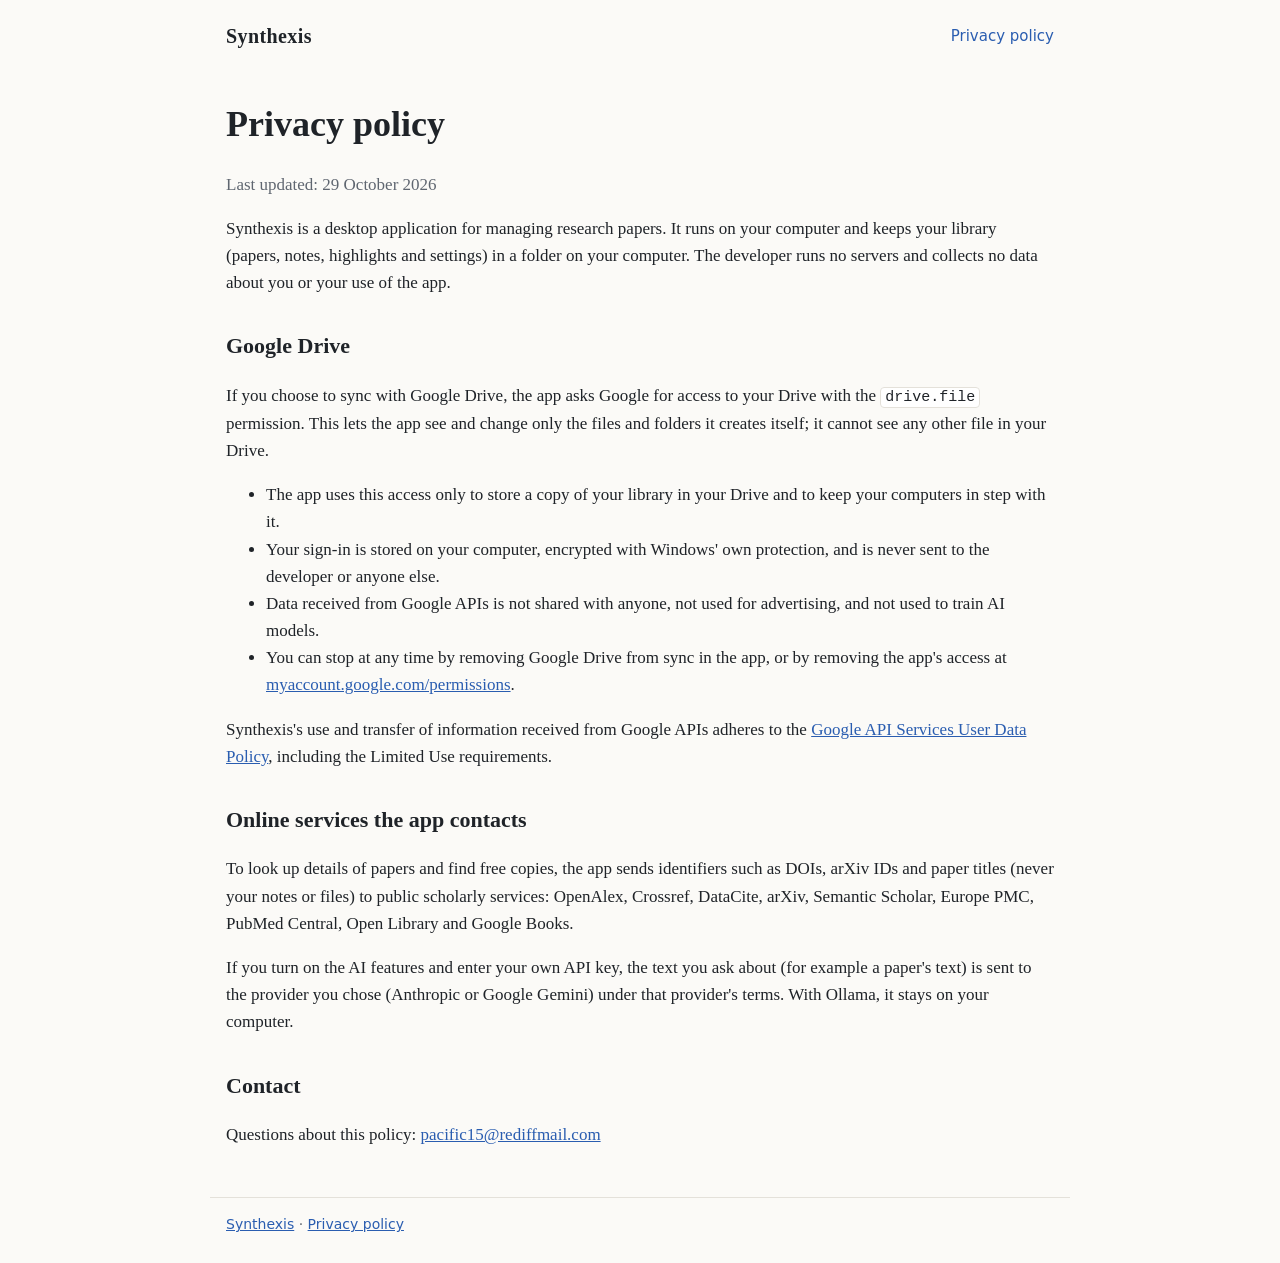
==== privacy.html @ 5b25b0f1 "Add files via upload" ====
<!doctype html>
<html lang="en">
<head>
  <meta charset="utf-8">
  <meta name="viewport" content="width=device-width, initial-scale=1">
  <title>Privacy policy — Synthexis</title>
  <link rel="stylesheet" href="style.css">
</head>
<body>
  <header class="top">
    <a class="brand" href="./">Synthexis</a>
    <nav><a href="privacy.html">Privacy policy</a></nav>
  </header>

  <main class="doc">
    <h1>Privacy policy</h1>
    <p class="muted">Last updated: 29 October 2026</p>

    <p>Synthexis is a desktop application for managing research papers. It runs on your computer and keeps your library (papers, notes, highlights and settings) in a folder on your computer. The developer runs no servers and collects no data about you or your use of the app.</p>

    <h2>Google Drive</h2>
    <p>If you choose to sync with Google Drive, the app asks Google for access to your Drive with the <code>drive.file</code> permission. This lets the app see and change only the files and folders it creates itself; it cannot see any other file in your Drive.</p>
    <ul>
      <li>The app uses this access only to store a copy of your library in your Drive and to keep your computers in step with it.</li>
      <li>Your sign-in is stored on your computer, encrypted with Windows' own protection, and is never sent to the developer or anyone else.</li>
      <li>Data received from Google APIs is not shared with anyone, not used for advertising, and not used to train AI models.</li>
      <li>You can stop at any time by removing Google Drive from sync in the app, or by removing the app's access at <a href="https://myaccount.google.com/permissions">myaccount.google.com/permissions</a>.</li>
    </ul>
    <p>Synthexis's use and transfer of information received from Google APIs adheres to the <a href="https://developers.google.com/terms/api-services-user-data-policy">Google API Services User Data Policy</a>, including the Limited Use requirements.</p>

    <h2>Online services the app contacts</h2>
    <p>To look up details of papers and find free copies, the app sends identifiers such as DOIs, arXiv IDs and paper titles (never your notes or files) to public scholarly services: OpenAlex, Crossref, DataCite, arXiv, Semantic Scholar, Europe PMC, PubMed Central, Open Library and Google Books.</p>
    <p>If you turn on the AI features and enter your own API key, the text you ask about (for example a paper's text) is sent to the provider you chose (Anthropic or Google Gemini) under that provider's terms. With Ollama, it stays on your computer.</p>

    <h2>Contact</h2>
    <p>Questions about this policy: <a href="mailto:pacific15@rediffmail.com">pacific15@rediffmail.com</a></p>
  </main>

  <footer>
    <a href="./">Synthexis</a> · <a href="privacy.html">Privacy policy</a>
  </footer>
</body>
</html>
---- style.css ----
:root {
  --bg: #fbfaf7;
  --ink: #1f2328;
  --muted: #5f6670;
  --accent: #2a5db0;
  --line: #e4e1da;
  --card: #ffffff;
}
@media (prefers-color-scheme: dark) {
  :root {
    --bg: #15171a;
    --ink: #e8e6e1;
    --muted: #a3a8b0;
    --accent: #7aa7f0;
    --line: #2b2f35;
    --card: #1c1f23;
  }
}
* { box-sizing: border-box; }
body {
  margin: 0;
  background: var(--bg);
  color: var(--ink);
  font: 17px/1.6 Georgia, "Iowan Old Style", "Palatino Linotype", serif;
}
a { color: var(--accent); }
.top, main, footer { max-width: 860px; margin: 0 auto; padding: 0 16px; }
.top { display: flex; justify-content: space-between; align-items: center; padding-top: 20px; padding-bottom: 20px; }
.top nav a { font: 15px system-ui, sans-serif; text-decoration: none; }
.brand { font-size: 20px; font-weight: bold; color: var(--ink); text-decoration: none; letter-spacing: 0.02em; }
.hero { padding: 56px 0 40px; border-bottom: 1px solid var(--line); }
.hero h1 { font-size: clamp(40px, 8vw, 64px); margin: 0; letter-spacing: 0.01em; }
.tagline { font-size: 22px; font-style: italic; color: var(--muted); margin: 4px 0 20px; }
.lead { font-size: 19px; max-width: 640px; }
.features { display: grid; grid-template-columns: repeat(auto-fit, minmax(190px, 1fr)); gap: 16px; padding: 36px 0; }
.features div { background: var(--card); border: 1px solid var(--line); border-radius: 10px; padding: 18px; }
.features h2 { font-size: 19px; margin: 0 0 6px; }
.features p { margin: 0; font-size: 16px; color: var(--muted); }
.note { padding-bottom: 32px; }
.note h2, .doc h2 { font-size: 22px; margin-top: 32px; }
.doc { padding-bottom: 32px; }
.doc h1 { font-size: 36px; margin: 24px 0 0; }
.muted { color: var(--muted); }
code { font-size: 15px; background: var(--card); border: 1px solid var(--line); border-radius: 4px; padding: 1px 4px; }
footer { border-top: 1px solid var(--line); padding-top: 18px; padding-bottom: 32px; font: 14px system-ui, sans-serif; color: var(--muted); }
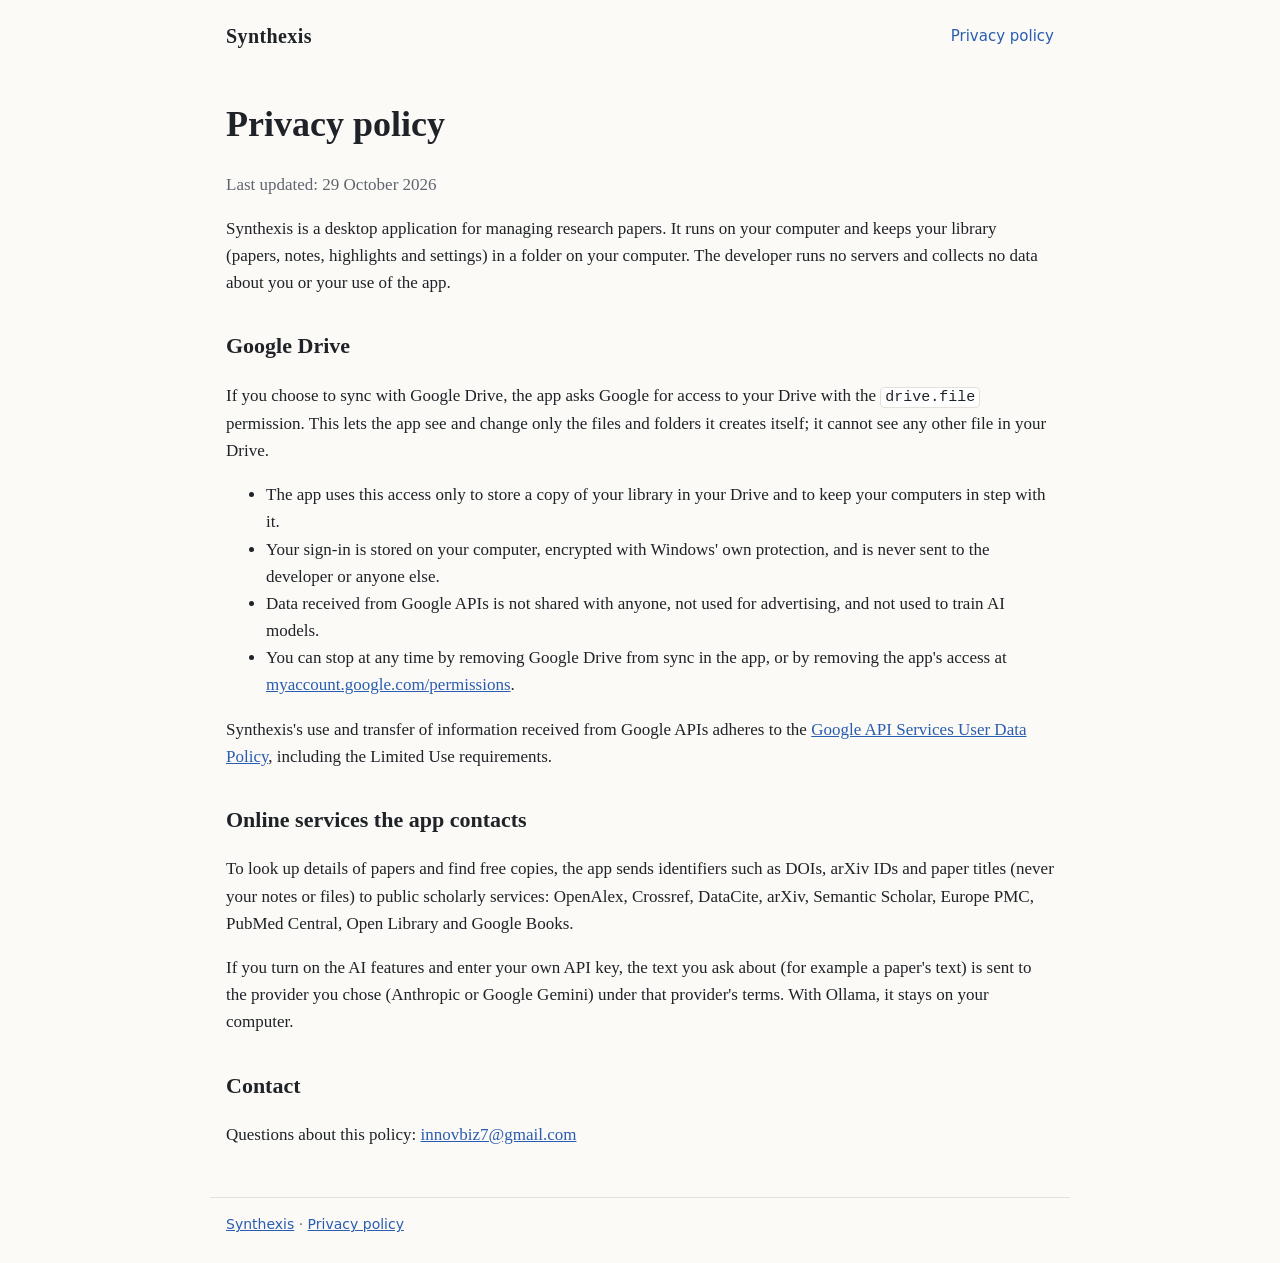
==== commit 14b7b6bd: "Update contact email in privacy policy" ====
--- a/privacy.html
+++ b/privacy.html
@@ -33,7 +33,7 @@
     <p>If you turn on the AI features and enter your own API key, the text you ask about (for example a paper's text) is sent to the provider you chose (Anthropic or Google Gemini) under that provider's terms. With Ollama, it stays on your computer.</p>
 
     <h2>Contact</h2>
-    <p>Questions about this policy: <a href="mailto:pacific15@rediffmail.com">pacific15@rediffmail.com</a></p>
+    <p>Questions about this policy: <a href="mailto:innovbiz7@gmail.com">innovbiz7@gmail.com</a></p>
   </main>
 
   <footer>
